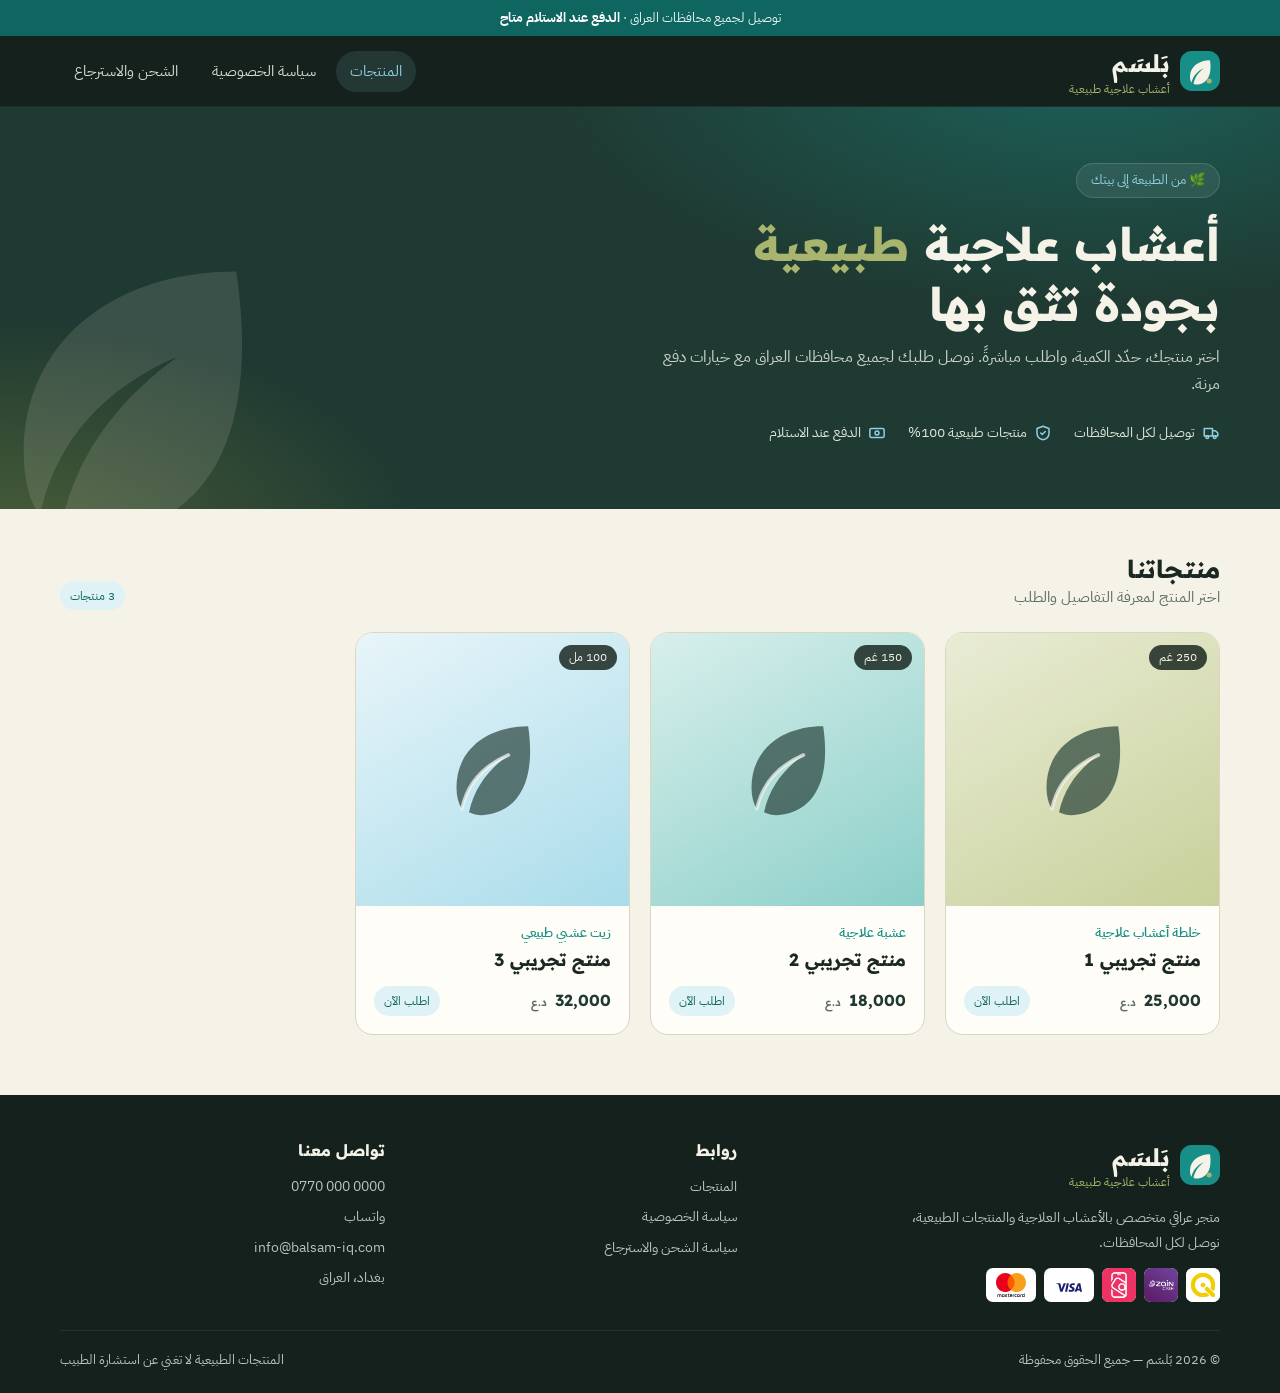
==== checkout.html @ 73f68fef "متجر بلسم: صفحات المنتجات والدفع وسياسة الخصوصية Co-Authored-By: Claude Opus 5.5 <noreply@anthropic." ====
<!doctype html>
<html lang="ar" dir="rtl">
<head>
<meta charset="utf-8">
<meta name="viewport" content="width=device-width,initial-scale=1">
<title>إتمام الطلب | بَلسَم</title>
<meta name="theme-color" content="#14211c">
<meta name="robots" content="noindex">
<link rel="icon" href="assets/favicon.svg" type="image/svg+xml">
<link rel="preconnect" href="https://fonts.googleapis.com"><link rel="preconnect" href="https://fonts.gstatic.com" crossorigin>
<link href="https://fonts.googleapis.com/css2?family=IBM+Plex+Sans+Arabic:wght@400;500;600;700&family=Readex+Pro:wght@500;600;700&display=swap" rel="stylesheet">
<link rel="stylesheet" href="assets/style.css">
</head>
<body data-page="checkout">
<main class="wrap">
  <div class="crumbs"><a href="./">المنتجات</a> / إتمام الطلب</div>
  <form id="form" class="checkout" novalidate>
    <div>
      <section class="panel">
        <h2><span class="num">1</span> معلومات التواصل</h2>
        <div class="fields">
          <div class="f"><label for="name">الاسم الكامل <i>*</i></label><input id="name" autocomplete="name" placeholder="مثال: علي حسين"><span class="err"></span></div>
          <div class="f"><label for="phone">رقم الهاتف <i>*</i></label><input id="phone" type="tel" dir="ltr" inputmode="tel" autocomplete="tel" placeholder="07XX XXX XXXX"><span class="err"></span></div>
        </div>
      </section>

      <section class="panel">
        <h2><span class="num">2</span> عنوان التوصيل</h2>
        <div class="fields">
          <div class="f"><label for="gov">المحافظة <i>*</i></label><select id="gov"></select><span class="err"></span></div>
          <div class="f"><label for="area">المنطقة / الحي <i>*</i></label><input id="area" placeholder="مثال: المنصور"><span class="err"></span></div>
          <div class="f full"><label for="address">العنوان الكامل <i>*</i></label><input id="address" autocomplete="street-address" placeholder="المحلة، الزقاق، رقم الدار"><span class="err"></span></div>
          <div class="f full"><label for="landmark">أقرب نقطة دالة</label><input id="landmark" placeholder="مثال: قرب جامع … / مقابل مدرسة …"></div>
          <div class="f full"><label for="notes">ملاحظات (اختياري)</label><textarea id="notes" placeholder="أي ملاحظة على الطلب أو وقت التوصيل"></textarea></div>
        </div>
      </section>

      <section class="panel">
        <h2><span class="num">3</span> طريقة الدفع</h2>
        <div class="methods" id="methods"></div>
        <div class="method-note" id="mnote"></div>
      </section>
    </div>

    <aside class="panel summary">
      <h2>ملخص الطلب</h2>
      <div class="sitem" id="sitem"></div>
      <div class="editq"><span style="font-weight:600;font-size:.92rem">الكمية</span>
        <div class="qty"><button type="button" data-d="1" aria-label="زيادة">+</button><input id="cq" type="number" min="1" max="99" inputmode="numeric"><button type="button" data-d="-1" aria-label="إنقاص">−</button></div>
      </div>
      <div class="lines">
        <div><span>المجموع <span id="l-qty"></span></span><span class="price" id="l-sub"></span></div>
        <div><span>أجور التوصيل</span><span class="price" id="l-ship"></span></div>
        <div class="grand"><span>الإجمالي</span><span id="l-tot"></span></div>
      </div>
      <button class="btn" id="place" type="submit">
        <svg viewBox="0 0 24 24" fill="none" stroke="currentColor" stroke-width="2" stroke-linecap="round"><rect x="4" y="10" width="16" height="11" rx="2"/><path d="M8 10V7a4 4 0 0 1 8 0v3"/></svg>
        تأكيد الطلب والدفع
      </button>
      <p class="safe" style="text-align:center">بالضغط على تأكيد الطلب فإنك توافق على <a href="privacy.html" style="color:var(--teal);margin-inline:3px">سياسة الخصوصية</a></p>
    </aside>
  </form>
</main>
<script src="assets/config.js"></script>
<script src="assets/app.js"></script>
</body>
</html>
---- assets/style.css ----
:root{
  --ink:#14211c;        /* زيتوني غامق جداً */
  --forest:#1f3a32;     /* أخضر غابي */
  --olive:#6f7d3c;      /* زيتوني */
  --olive-soft:#a9b46e;
  --teal:#178f88;       /* تركوازي */
  --teal-deep:#0f6560;
  --sky:#8fd0e3;        /* سماوي */
  --sky-soft:#dff2f6;
  --cream:#f5f2e8;      /* كريمي */
  --sand:#ebe5d3;
  --paper:#fffdf7;
  --text:#1b2722;
  --muted:#5f6d65;
  --line:#dcd5c0;
  --gold:#c9a24a;
  --danger:#b4432f;
  --radius:18px;
  --shadow:0 10px 30px -12px rgba(20,33,28,.25);
}
*{box-sizing:border-box;margin:0;padding:0}
html{scroll-behavior:smooth}
body{
  font-family:"IBM Plex Sans Arabic",system-ui,sans-serif;
  background:var(--cream);color:var(--text);line-height:1.7;
  -webkit-font-smoothing:antialiased;min-height:100vh;display:flex;flex-direction:column;
}
main{flex:1}
a{color:inherit;text-decoration:none}
img{max-width:100%;display:block}
h1,h2,h3,.display{font-family:"Readex Pro","IBM Plex Sans Arabic",sans-serif;line-height:1.3}
.wrap{width:min(1160px,100% - 32px);margin-inline:auto}

/* ---------- الشريط العلوي ---------- */
.topbar{background:var(--teal-deep);color:#e6f6f4;font-size:.82rem;text-align:center;padding:7px 12px}
.topbar b{color:#fff}
header.site{
  background:var(--ink);color:var(--cream);position:sticky;top:0;z-index:50;
  border-bottom:1px solid rgba(255,255,255,.06);
}
header.site .wrap{display:flex;align-items:center;justify-content:space-between;height:70px;gap:16px}
.brand{display:flex;align-items:center;gap:10px}
.brand svg{width:40px;height:40px}
.brand .n{font-family:"Readex Pro";font-size:1.5rem;font-weight:700;letter-spacing:.5px}
.brand .t{display:block;font-size:.72rem;color:var(--olive-soft);margin-top:-4px}
nav.main{display:flex;gap:6px}
nav.main a{padding:8px 14px;border-radius:999px;font-size:.92rem;color:#d7dccf;transition:.2s}
nav.main a:hover,nav.main a.on{background:rgba(143,208,227,.12);color:var(--sky)}

/* ---------- الواجهة ---------- */
.hero{
  background:
    radial-gradient(900px 400px at 85% -10%,rgba(23,143,136,.45),transparent 60%),
    radial-gradient(700px 380px at 0% 110%,rgba(111,125,60,.55),transparent 60%),
    var(--forest);
  color:var(--cream);padding:56px 0 64px;position:relative;overflow:hidden;
}
.hero .wrap{position:relative;z-index:1}
.hero .eyebrow{display:inline-flex;align-items:center;gap:8px;background:rgba(255,255,255,.08);border:1px solid rgba(255,255,255,.14);padding:5px 14px;border-radius:999px;font-size:.82rem;color:var(--sky)}
.hero h1{font-size:clamp(1.8rem,4.6vw,2.9rem);margin:16px 0 10px;font-weight:700}
.hero h1 em{font-style:normal;color:var(--olive-soft)}
.hero p{color:#c9d3c9;max-width:560px}
.hero .leaves{position:absolute;left:-40px;bottom:-60px;width:340px;opacity:.12;z-index:0}
.trust{display:flex;flex-wrap:wrap;gap:10px 22px;margin-top:22px;font-size:.88rem;color:#dfe7dd}
.trust span{display:flex;align-items:center;gap:7px}
.trust svg{width:18px;height:18px;color:var(--sky)}

/* ---------- المنتجات ---------- */
.section{padding:44px 0 60px}
.sec-head{display:flex;align-items:end;justify-content:space-between;gap:12px;margin-bottom:22px}
.sec-head h2{font-size:1.55rem}
.sec-head p{color:var(--muted);font-size:.92rem}
.grid{display:grid;grid-template-columns:repeat(auto-fill,minmax(250px,1fr));gap:20px}
.card{
  background:var(--paper);border-radius:var(--radius);overflow:hidden;border:1px solid var(--line);
  transition:transform .25s,box-shadow .25s;display:flex;flex-direction:column;
}
.card:hover{transform:translateY(-4px);box-shadow:var(--shadow)}
.card .ph{aspect-ratio:1/1}
.card .body{padding:16px 18px 18px;display:flex;flex-direction:column;gap:4px;flex:1}
.card .sub{font-size:.8rem;color:var(--teal);font-weight:600}
.card h3{font-size:1.1rem}
.card .row{display:flex;align-items:center;justify-content:space-between;margin-top:auto;padding-top:12px}
.price{font-family:"Readex Pro";font-weight:700;color:var(--forest)}
.price small{font-size:.75em;color:var(--muted);font-weight:500;margin-inline-start:3px}
.chip{font-size:.78rem;background:var(--sky-soft);color:var(--teal-deep);padding:4px 10px;border-radius:999px}

/* صورة تجريبية */
.ph{position:relative;display:grid;place-items:center;overflow:hidden}
.ph img{width:100%;height:100%;object-fit:cover}
.ph.olive{background:linear-gradient(150deg,#e9ecd5,#c8d09a)}
.ph.teal{background:linear-gradient(150deg,#d8efec,#8ccfc8)}
.ph.sky{background:linear-gradient(150deg,#e8f5f9,#a9dcea)}
.ph svg.leaf{width:42%;opacity:.85}
.ph .tag{position:absolute;top:12px;inset-inline-start:12px;background:rgba(20,33,28,.82);color:var(--cream);font-size:.72rem;padding:3px 10px;border-radius:999px}

/* ---------- صفحة المنتج ---------- */
.crumbs{font-size:.85rem;color:var(--muted);padding:18px 0 4px}
.crumbs a:hover{color:var(--teal)}
.product{display:grid;grid-template-columns:1.05fr 1fr;gap:36px;padding:18px 0 60px;align-items:start}
.product .ph{border-radius:24px;aspect-ratio:1/1;border:1px solid var(--line)}
.pinfo .sub{color:var(--teal);font-weight:600;font-size:.9rem}
.pinfo h1{font-size:clamp(1.6rem,3.4vw,2.2rem);margin:4px 0 8px}
.pinfo .price{font-size:1.7rem}
.pinfo .desc{color:var(--muted);margin:14px 0}
.points{list-style:none;display:grid;gap:8px;margin:14px 0 22px}
.points li{display:flex;gap:9px;align-items:center;font-size:.94rem}
.points li::before{content:"";width:8px;height:8px;border-radius:50%;background:var(--olive);flex:none}
.buybox{background:var(--paper);border:1px solid var(--line);border-radius:var(--radius);padding:20px}
.buybox label.l{font-weight:600;font-size:.92rem;display:block;margin-bottom:8px}
.qty{display:inline-flex;align-items:center;border:1.5px solid var(--line);border-radius:14px;overflow:hidden;background:#fff}
.qty button{width:46px;height:46px;border:0;background:transparent;font-size:1.4rem;cursor:pointer;color:var(--forest)}
.qty button:hover{background:var(--sky-soft)}
.qty input{width:64px;height:46px;border:0;text-align:center;font:600 1.1rem "Readex Pro";color:var(--text);background:transparent;-moz-appearance:textfield}
.qty input::-webkit-outer-spin-button,.qty input::-webkit-inner-spin-button{-webkit-appearance:none}
.total{display:flex;justify-content:space-between;align-items:center;margin:18px 0;padding-top:16px;border-top:1px dashed var(--line)}
.total span{color:var(--muted)}
.total b{font:700 1.45rem "Readex Pro";color:var(--teal-deep)}
.btn{
  display:inline-flex;align-items:center;justify-content:center;gap:10px;width:100%;
  background:var(--teal);color:#fff;border:0;border-radius:14px;padding:15px 22px;
  font:700 1.05rem "Readex Pro";cursor:pointer;transition:.2s;box-shadow:0 8px 20px -10px rgba(23,143,136,.8)
}
.btn:hover{background:var(--teal-deep)}
.btn:disabled{opacity:.6;cursor:wait}
.btn.ghost{background:transparent;color:var(--forest);border:1.5px solid var(--line);box-shadow:none}
.btn.ghost:hover{background:var(--sand)}
.btn svg{width:20px;height:20px}
.safe{display:flex;gap:8px;align-items:center;justify-content:center;font-size:.8rem;color:var(--muted);margin-top:12px}
.safe svg{width:15px;height:15px;color:var(--olive)}
.paystrip{display:flex;gap:8px;justify-content:center;margin-top:14px;flex-wrap:wrap}
.paystrip .pl{width:46px;height:32px;border-radius:7px;background:#fff;border:1px solid var(--line);display:grid;place-items:center;overflow:hidden}
.paystrip .pl img{max-width:100%;max-height:100%}
.paystrip .pl.app{width:32px}
.paystrip .pl.app img{width:100%;height:100%;object-fit:contain}
.paystrip .pl.cardlogo img{max-width:80%;max-height:70%}

/* ---------- الدفع ---------- */
.checkout{display:grid;grid-template-columns:1.4fr 1fr;gap:28px;padding:18px 0 60px;align-items:start}
.panel{background:var(--paper);border:1px solid var(--line);border-radius:var(--radius);padding:22px}
.panel h2{font-size:1.15rem;display:flex;align-items:center;gap:10px;margin-bottom:16px}
.panel h2 .num{width:28px;height:28px;border-radius:50%;background:var(--forest);color:var(--cream);display:grid;place-items:center;font-size:.85rem}
.panel+.panel{margin-top:18px}
.fields{display:grid;grid-template-columns:1fr 1fr;gap:14px}
.f{display:flex;flex-direction:column;gap:6px}
.f.full{grid-column:1/-1}
.f label{font-size:.88rem;font-weight:600}
.f label i{color:var(--danger);font-style:normal}
.f input,.f select,.f textarea{
  font:inherit;padding:12px 14px;border:1.5px solid var(--line);border-radius:12px;background:#fff;color:var(--text);transition:.2s;width:100%
}
.f textarea{resize:vertical;min-height:84px}
.f input:focus,.f select:focus,.f textarea:focus{outline:0;border-color:var(--teal);box-shadow:0 0 0 4px rgba(23,143,136,.12)}
.f .err{font-size:.78rem;color:var(--danger);display:none}
.f.bad input,.f.bad select,.f.bad textarea{border-color:var(--danger)}
.f.bad .err{display:block}
.f input[dir=ltr]{text-align:right}

.methods{display:grid;gap:10px}
.method{
  display:flex;align-items:center;gap:14px;padding:13px 15px;border:1.5px solid var(--line);border-radius:14px;
  cursor:pointer;background:#fff;transition:.2s;position:relative
}
.method:hover{border-color:var(--olive-soft)}
.method input{position:absolute;opacity:0;pointer-events:none}
.method .logo{width:42px;height:42px;border-radius:11px;display:grid;place-items:center;overflow:hidden;flex:none;background:#fff;border:1px solid #eee}
.method .logo img{width:100%;height:100%;object-fit:contain}.method .logo.cards{width:auto;padding:0 8px;gap:6px;display:flex}
.method .logo.cards img{width:34px;height:22px;object-fit:contain}
.method .logo.cod{background:var(--sand);color:var(--forest);border-color:var(--line)}
.method .logo.cod svg{width:24px;height:24px}
.method .txt{flex:1}
.method .txt b{display:block;font-size:.97rem}
.method .txt small{color:var(--muted);font-size:.8rem}
.method .dot{width:22px;height:22px;border-radius:50%;border:2px solid var(--line);flex:none;display:grid;place-items:center;transition:.2s}
.method:has(input:checked){border-color:var(--teal);background:#f3fbfa;box-shadow:0 0 0 4px rgba(23,143,136,.1)}
.method:has(input:checked) .dot{border-color:var(--teal);background:var(--teal);box-shadow:inset 0 0 0 4px #fff}
.method-note{font-size:.84rem;background:var(--sky-soft);color:var(--teal-deep);border-radius:12px;padding:11px 14px;margin-top:12px;display:none}
.method-note.show{display:block}

.summary{position:sticky;top:90px}
.sitem{display:flex;gap:14px;align-items:center;padding-bottom:16px;border-bottom:1px solid var(--line)}
.sitem .ph{width:74px;height:74px;border-radius:14px;flex:none}
.sitem .ph svg.leaf{width:50%}
.sitem b{display:block}
.sitem small{color:var(--muted)}
.lines{display:grid;gap:9px;padding:16px 0;font-size:.94rem}
.lines div{display:flex;justify-content:space-between}
.lines span:first-child{color:var(--muted)}
.lines .grand{border-top:1px dashed var(--line);padding-top:12px;margin-top:4px;font-weight:700}
.lines .grand span:last-child{font:700 1.35rem "Readex Pro";color:var(--teal-deep)}
.lines small,.total small{font-size:.7em;color:var(--muted);font-weight:500}
.editq{display:flex;align-items:center;justify-content:space-between;margin-top:12px}
.editq .qty button{width:36px;height:36px;font-size:1.15rem}
.editq .qty input{width:44px;height:36px;font-size:1rem}

/* ---------- نجاح الطلب ---------- */
.done{max-width:640px;margin:40px auto 70px;text-align:center}
.done .ok{width:84px;height:84px;border-radius:50%;background:var(--teal);color:#fff;display:grid;place-items:center;margin:0 auto 18px;box-shadow:0 0 0 10px rgba(23,143,136,.15)}
.done .ok svg{width:42px;height:42px}
.done h1{font-size:1.8rem}
.done .oid{display:inline-block;margin:12px 0 4px;background:var(--ink);color:var(--sky);font:600 1.05rem "Readex Pro";padding:7px 18px;border-radius:999px;letter-spacing:1px;direction:ltr}
.done .panel{text-align:right;margin-top:22px}
.kv{display:grid;gap:8px;font-size:.94rem}
.kv div{display:flex;justify-content:space-between;gap:12px;border-bottom:1px solid var(--sand);padding-bottom:8px}
.kv span:first-child{color:var(--muted)}
.paybox{background:linear-gradient(135deg,var(--forest),var(--teal-deep));color:var(--cream);border-radius:var(--radius);padding:20px;margin-top:18px;text-align:right}
.paybox .acc{display:flex;align-items:center;justify-content:space-between;background:rgba(255,255,255,.1);border-radius:12px;padding:10px 14px;margin-top:10px;direction:ltr;font:600 1.15rem "Readex Pro"}
.paybox .acc button{background:var(--sky);color:var(--ink);border:0;border-radius:8px;padding:6px 12px;font:600 .82rem "IBM Plex Sans Arabic";cursor:pointer}
.actions{display:grid;grid-template-columns:1fr 1fr;gap:12px;margin-top:20px}
.btn.wa{background:#1f9d55;box-shadow:none}
.btn.wa:hover{background:#17803f}

/* ---------- صفحات نصية ---------- */
.doc{max-width:820px;margin:0 auto;padding:34px 0 70px}
.doc h1{font-size:2rem;margin-bottom:6px}
.doc .upd{color:var(--muted);font-size:.88rem;margin-bottom:26px}
.doc h2{font-size:1.2rem;margin:28px 0 8px;color:var(--forest);display:flex;gap:10px;align-items:center}
.doc h2::before{content:"";width:6px;height:22px;border-radius:3px;background:var(--teal)}
.doc p,.doc li{color:#34433c}
.doc ul{padding-inline-start:22px;display:grid;gap:6px;margin:8px 0}
.doc .note{background:var(--sky-soft);border-radius:14px;padding:14px 18px;margin-top:24px;font-size:.92rem}

/* ---------- التذييل ---------- */
footer.site{background:var(--ink);color:#b9c4bb;padding:42px 0 22px;font-size:.9rem}
footer .cols{display:grid;grid-template-columns:1.4fr 1fr 1fr;gap:28px}
footer h4{color:var(--cream);font-family:"Readex Pro";margin-bottom:10px;font-size:1rem}
footer ul{list-style:none;display:grid;gap:6px}
footer a:hover{color:var(--sky)}
footer .pays{display:flex;gap:8px;margin-top:14px;flex-wrap:wrap}
footer .pays .pl{width:50px;height:34px;border-radius:7px;background:#fff;display:grid;place-items:center;overflow:hidden}
footer .pays .pl.app{width:34px}
footer .pays .pl.app img{width:100%;height:100%;object-fit:contain}
footer .pays .pl.cardlogo img{max-width:78%;max-height:68%}
footer .copy{border-top:1px solid rgba(255,255,255,.08);margin-top:28px;padding-top:18px;display:flex;justify-content:space-between;flex-wrap:wrap;gap:8px;font-size:.82rem}

.empty{text-align:center;padding:60px 0;color:var(--muted)}

@media (max-width:860px){
  .product,.checkout{grid-template-columns:1fr}
  .summary{position:static}
  footer .cols{grid-template-columns:1fr}
}
@media (max-width:560px){
  nav.main a:not(.keep){display:none}
  .fields{grid-template-columns:1fr}
  .actions{grid-template-columns:1fr}
  .hero{padding:40px 0 46px}
  .grid{grid-template-columns:1fr 1fr;gap:12px}
  .card .body{padding:12px}
  .card h3{font-size:.95rem}
  .card .row{flex-direction:column;align-items:flex-start;gap:6px}
}
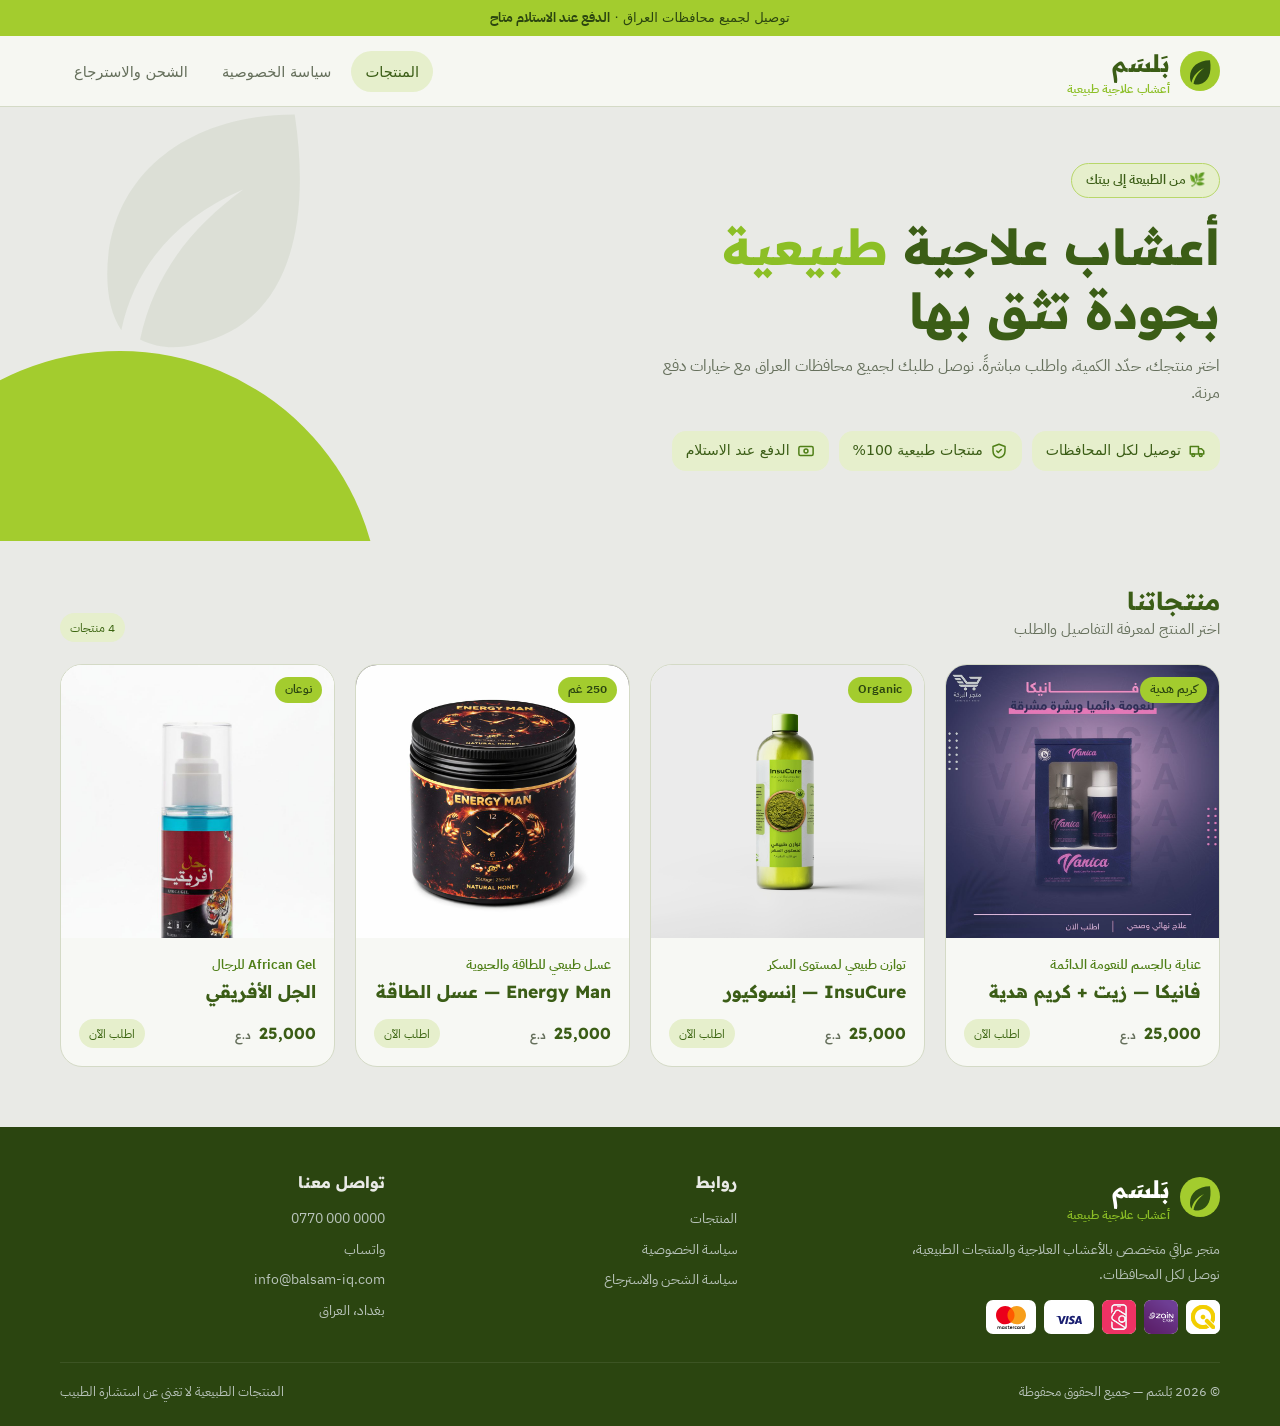
==== commit 8900f3d2: "إضافة InsuCure و Energy Man والجل الأفريقي، دعم الأنواع، ألوان جديدة بأسلوب InsuCure Co-Authored-By:" ====
--- a/checkout.html
+++ b/checkout.html
@@ -4,7 +4,7 @@
 <meta charset="utf-8">
 <meta name="viewport" content="width=device-width,initial-scale=1">
 <title>إتمام الطلب | بَلسَم</title>
-<meta name="theme-color" content="#14211c">
+<meta name="theme-color" content="#a3cc2e">
 <meta name="robots" content="noindex">
 <link rel="icon" href="assets/favicon.svg" type="image/svg+xml">
 <link rel="preconnect" href="https://fonts.googleapis.com"><link rel="preconnect" href="https://fonts.gstatic.com" crossorigin>
@@ -19,8 +19,7 @@
       <section class="panel">
         <h2><span class="num">1</span> معلومات التواصل</h2>
         <div class="fields">
-          <div class="f"><label for="name">الاسم الكامل <i>*</i></label><input id="name" autocomplete="name" placeholder="مثال: علي حسين"><span class="err"></span></div>
-          <div class="f"><label for="phone">رقم الهاتف <i>*</i></label><input id="phone" type="tel" dir="ltr" inputmode="tel" autocomplete="tel" placeholder="07XX XXX XXXX"><span class="err"></span></div>
+          <div class="f full"><label for="phone">رقم الهاتف <i>*</i></label><input id="phone" type="tel" dir="ltr" inputmode="tel" autocomplete="tel" placeholder="07XX XXX XXXX"><span class="err"></span></div>
         </div>
       </section>
 
--- a/assets/style.css
+++ b/assets/style.css
@@ -1,22 +1,22 @@
 :root{
-  --ink:#14211c;        /* زيتوني غامق جداً */
-  --forest:#1f3a32;     /* أخضر غابي */
-  --olive:#6f7d3c;      /* زيتوني */
-  --olive-soft:#a9b46e;
-  --teal:#178f88;       /* تركوازي */
-  --teal-deep:#0f6560;
-  --sky:#8fd0e3;        /* سماوي */
-  --sky-soft:#dff2f6;
-  --cream:#f5f2e8;      /* كريمي */
-  --sand:#ebe5d3;
-  --paper:#fffdf7;
-  --text:#1b2722;
-  --muted:#5f6d65;
-  --line:#dcd5c0;
+  --ink:#2b4510;        /* أخضر زيتوني غامق */
+  --forest:#3b5d16;     /* أخضر العناوين */
+  --olive:#8cbf26;      /* ليموني */
+  --olive-soft:#b8d76a;
+  --teal:#4f7f17;       /* لون الأزرار */
+  --teal-deep:#3b6410;
+  --sky:#a3cc2e;        /* أخضر ليموني */
+  --sky-soft:#e6efcc;   /* مريمية فاتح */
+  --cream:#e9eae6;      /* رمادي فاتح */
+  --sand:#dde5c6;
+  --paper:#f7f8f4;
+  --text:#24331a;
+  --muted:#66705c;
+  --line:#d4dac6;
   --gold:#c9a24a;
   --danger:#b4432f;
-  --radius:18px;
-  --shadow:0 10px 30px -12px rgba(20,33,28,.25);
+  --radius:22px;
+  --shadow:0 12px 30px -14px rgba(43,69,16,.35);
 }
 *{box-sizing:border-box;margin:0;padding:0}
 html{scroll-behavior:smooth}
@@ -28,42 +28,42 @@
 main{flex:1}
 a{color:inherit;text-decoration:none}
 img{max-width:100%;display:block}
-h1,h2,h3,.display{font-family:"Readex Pro","IBM Plex Sans Arabic",sans-serif;line-height:1.3}
+h1,h2,h3,.display{font-family:"Readex Pro","IBM Plex Sans Arabic",sans-serif;line-height:1.3;color:var(--forest)}
 .wrap{width:min(1160px,100% - 32px);margin-inline:auto}
 
 /* ---------- الشريط العلوي ---------- */
-.topbar{background:var(--teal-deep);color:#e6f6f4;font-size:.82rem;text-align:center;padding:7px 12px}
-.topbar b{color:#fff}
+.topbar{background:var(--sky);color:var(--ink);font-size:.82rem;text-align:center;padding:7px 12px;font-weight:500}
+.topbar b{color:var(--ink);font-weight:700}
 header.site{
-  background:var(--ink);color:var(--cream);position:sticky;top:0;z-index:50;
-  border-bottom:1px solid rgba(255,255,255,.06);
+  background:rgba(247,248,244,.92);backdrop-filter:blur(8px);color:var(--forest);position:sticky;top:0;z-index:50;
+  border-bottom:1px solid var(--line);
 }
 header.site .wrap{display:flex;align-items:center;justify-content:space-between;height:70px;gap:16px}
 .brand{display:flex;align-items:center;gap:10px}
 .brand svg{width:40px;height:40px}
 .brand .n{font-family:"Readex Pro";font-size:1.5rem;font-weight:700;letter-spacing:.5px}
-.brand .t{display:block;font-size:.72rem;color:var(--olive-soft);margin-top:-4px}
+.brand .t{display:block;font-size:.72rem;color:var(--olive);margin-top:-4px;font-weight:600}
 nav.main{display:flex;gap:6px}
-nav.main a{padding:8px 14px;border-radius:999px;font-size:.92rem;color:#d7dccf;transition:.2s}
-nav.main a:hover,nav.main a.on{background:rgba(143,208,227,.12);color:var(--sky)}
+nav.main a{padding:8px 14px;border-radius:999px;font-size:.92rem;color:var(--muted);transition:.2s;font-weight:500}
+nav.main a:hover,nav.main a.on{background:var(--sky-soft);color:var(--forest)}
 
 /* ---------- الواجهة ---------- */
 .hero{
-  background:
-    radial-gradient(900px 400px at 85% -10%,rgba(23,143,136,.45),transparent 60%),
-    radial-gradient(700px 380px at 0% 110%,rgba(111,125,60,.55),transparent 60%),
-    var(--forest);
-  color:var(--cream);padding:56px 0 64px;position:relative;overflow:hidden;
+  background:var(--cream);color:var(--text);padding:56px 0 70px;position:relative;overflow:hidden;
+}
+.hero::after{
+  content:"";position:absolute;width:520px;height:520px;border-radius:50%;background:var(--sky);
+  left:-140px;bottom:-330px;z-index:0
 }
 .hero .wrap{position:relative;z-index:1}
-.hero .eyebrow{display:inline-flex;align-items:center;gap:8px;background:rgba(255,255,255,.08);border:1px solid rgba(255,255,255,.14);padding:5px 14px;border-radius:999px;font-size:.82rem;color:var(--sky)}
-.hero h1{font-size:clamp(1.8rem,4.6vw,2.9rem);margin:16px 0 10px;font-weight:700}
-.hero h1 em{font-style:normal;color:var(--olive-soft)}
-.hero p{color:#c9d3c9;max-width:560px}
-.hero .leaves{position:absolute;left:-40px;bottom:-60px;width:340px;opacity:.12;z-index:0}
-.trust{display:flex;flex-wrap:wrap;gap:10px 22px;margin-top:22px;font-size:.88rem;color:#dfe7dd}
-.trust span{display:flex;align-items:center;gap:7px}
-.trust svg{width:18px;height:18px;color:var(--sky)}
+.hero .eyebrow{display:inline-flex;align-items:center;gap:8px;background:var(--sky-soft);border:1px solid var(--olive-soft);padding:5px 14px;border-radius:999px;font-size:.82rem;color:var(--forest);font-weight:600}
+.hero h1{font-size:clamp(1.9rem,4.8vw,3.1rem);margin:16px 0 10px;font-weight:700;color:var(--forest)}
+.hero h1 em{font-style:normal;color:var(--olive)}
+.hero p{color:var(--muted);max-width:560px}
+.hero .leaves{position:absolute;left:4%;top:-30px;width:300px;opacity:.07;z-index:0;fill:var(--forest)}
+.trust{display:flex;flex-wrap:wrap;gap:10px;margin-top:24px;font-size:.88rem;color:var(--forest)}
+.trust span{display:flex;align-items:center;gap:7px;background:var(--sky-soft);border-radius:14px;padding:8px 14px;font-weight:500}
+.trust svg{width:18px;height:18px;color:var(--teal)}
 
 /* ---------- المنتجات ---------- */
 .section{padding:44px 0 60px}
@@ -88,17 +88,27 @@
 /* صورة تجريبية */
 .ph{position:relative;display:grid;place-items:center;overflow:hidden}
 .ph img{width:100%;height:100%;object-fit:cover}
-.ph.olive{background:linear-gradient(150deg,#e9ecd5,#c8d09a)}
+.ph.olive{background:linear-gradient(150deg,#f3f5ee,#dfe8c8)}
+.ph.contain img{object-fit:contain}
+.ph.contain{background:#fff}
 .ph.teal{background:linear-gradient(150deg,#d8efec,#8ccfc8)}
 .ph.sky{background:linear-gradient(150deg,#e8f5f9,#a9dcea)}
 .ph svg.leaf{width:42%;opacity:.85}
-.ph .tag{position:absolute;top:12px;inset-inline-start:12px;background:rgba(20,33,28,.82);color:var(--cream);font-size:.72rem;padding:3px 10px;border-radius:999px}
+.ph .tag{position:absolute;top:12px;inset-inline-start:12px;background:var(--sky);color:var(--ink);font-weight:600;font-size:.72rem;padding:3px 10px;border-radius:999px}
 
 /* ---------- صفحة المنتج ---------- */
 .crumbs{font-size:.85rem;color:var(--muted);padding:18px 0 4px}
 .crumbs a:hover{color:var(--teal)}
 .product{display:grid;grid-template-columns:1.05fr 1fr;gap:36px;padding:18px 0 60px;align-items:start}
 .product .ph{border-radius:24px;aspect-ratio:1/1;border:1px solid var(--line)}
+.gallery{position:sticky;top:90px}
+.thumbs{display:grid;grid-template-columns:repeat(6,1fr);gap:8px;margin-top:10px}
+.thumbs button{border:2px solid transparent;border-radius:12px;overflow:hidden;padding:0;cursor:pointer;background:none;aspect-ratio:1/1;opacity:.7;transition:.2s}
+.thumbs button img{width:100%;height:100%;object-fit:cover}
+.thumbs button.on,.thumbs button:hover{border-color:var(--teal);opacity:1}
+.psec{background:var(--paper);border:1px solid var(--line);border-radius:var(--radius);padding:18px 20px 6px;margin-top:16px}
+.psec h3{font-size:1.05rem;color:var(--forest)}
+.psec .points{margin:10px 0 12px}
 .pinfo .sub{color:var(--teal);font-weight:600;font-size:.9rem}
 .pinfo h1{font-size:clamp(1.6rem,3.4vw,2.2rem);margin:4px 0 8px}
 .pinfo .price{font-size:1.7rem}
@@ -108,6 +118,11 @@
 .points li::before{content:"";width:8px;height:8px;border-radius:50%;background:var(--olive);flex:none}
 .buybox{background:var(--paper);border:1px solid var(--line);border-radius:var(--radius);padding:20px}
 .buybox label.l{font-weight:600;font-size:.92rem;display:block;margin-bottom:8px}
+.variants{display:flex;gap:10px;flex-wrap:wrap;margin-bottom:16px}
+.variant input{position:absolute;opacity:0;pointer-events:none}
+.variant span{display:flex;align-items:center;gap:8px;padding:9px 16px;border:1.5px solid var(--line);border-radius:12px;cursor:pointer;background:#fff;font-weight:600;transition:.2s}
+.variant span i{width:16px;height:16px;border-radius:50%;box-shadow:inset 0 0 0 2px rgba(255,255,255,.6)}
+.variant input:checked+span{border-color:var(--teal);background:#f4f8ea;box-shadow:0 0 0 4px rgba(79,127,23,.12)}
 .qty{display:inline-flex;align-items:center;border:1.5px solid var(--line);border-radius:14px;overflow:hidden;background:#fff}
 .qty button{width:46px;height:46px;border:0;background:transparent;font-size:1.4rem;cursor:pointer;color:var(--forest)}
 .qty button:hover{background:var(--sky-soft)}
@@ -172,7 +187,7 @@
 .method .txt b{display:block;font-size:.97rem}
 .method .txt small{color:var(--muted);font-size:.8rem}
 .method .dot{width:22px;height:22px;border-radius:50%;border:2px solid var(--line);flex:none;display:grid;place-items:center;transition:.2s}
-.method:has(input:checked){border-color:var(--teal);background:#f3fbfa;box-shadow:0 0 0 4px rgba(23,143,136,.1)}
+.method:has(input:checked){border-color:var(--teal);background:#f4f8ea;box-shadow:0 0 0 4px rgba(23,143,136,.1)}
 .method:has(input:checked) .dot{border-color:var(--teal);background:var(--teal);box-shadow:inset 0 0 0 4px #fff}
 .method-note{font-size:.84rem;background:var(--sky-soft);color:var(--teal-deep);border-radius:12px;padding:11px 14px;margin-top:12px;display:none}
 .method-note.show{display:block}
@@ -237,7 +252,7 @@
 
 @media (max-width:860px){
   .product,.checkout{grid-template-columns:1fr}
-  .summary{position:static}
+  .summary,.gallery{position:static}
   footer .cols{grid-template-columns:1fr}
 }
 @media (max-width:560px){
@@ -245,6 +260,7 @@
   .fields{grid-template-columns:1fr}
   .actions{grid-template-columns:1fr}
   .hero{padding:40px 0 46px}
+  .hero::after{width:240px;height:240px;left:-90px;bottom:-150px}
   .grid{grid-template-columns:1fr 1fr;gap:12px}
   .card .body{padding:12px}
   .card h3{font-size:.95rem}
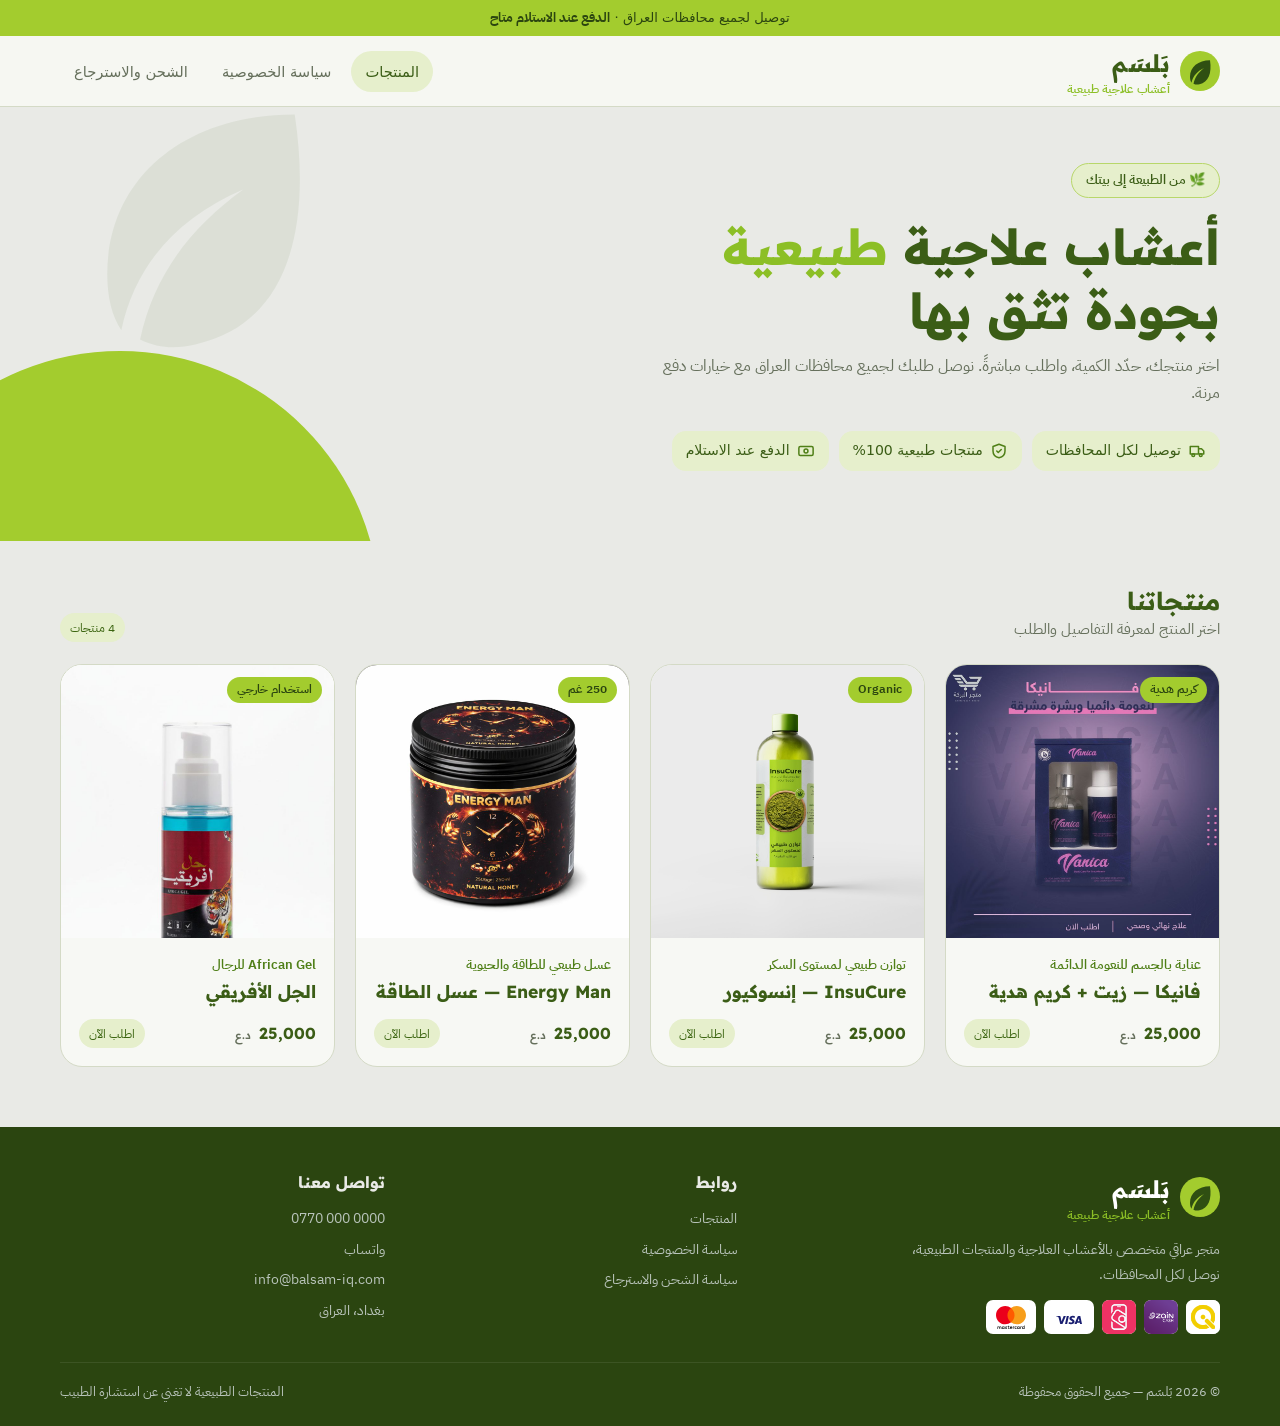
==== commit 07cef994: "Add TikTok pixel (Balsam Store Pixel) with ViewContent, InitiateCheckout, PlaceAnOrder Co-Authored-B" ====
--- a/checkout.html
+++ b/checkout.html
@@ -10,6 +10,7 @@
 <link rel="preconnect" href="https://fonts.googleapis.com"><link rel="preconnect" href="https://fonts.gstatic.com" crossorigin>
 <link href="https://fonts.googleapis.com/css2?family=IBM+Plex+Sans+Arabic:wght@400;500;600;700&family=Readex+Pro:wght@500;600;700&display=swap" rel="stylesheet">
 <link rel="stylesheet" href="assets/style.css">
+<script src="assets/pixel.js"></script>
 </head>
 <body data-page="checkout">
 <main class="wrap">
